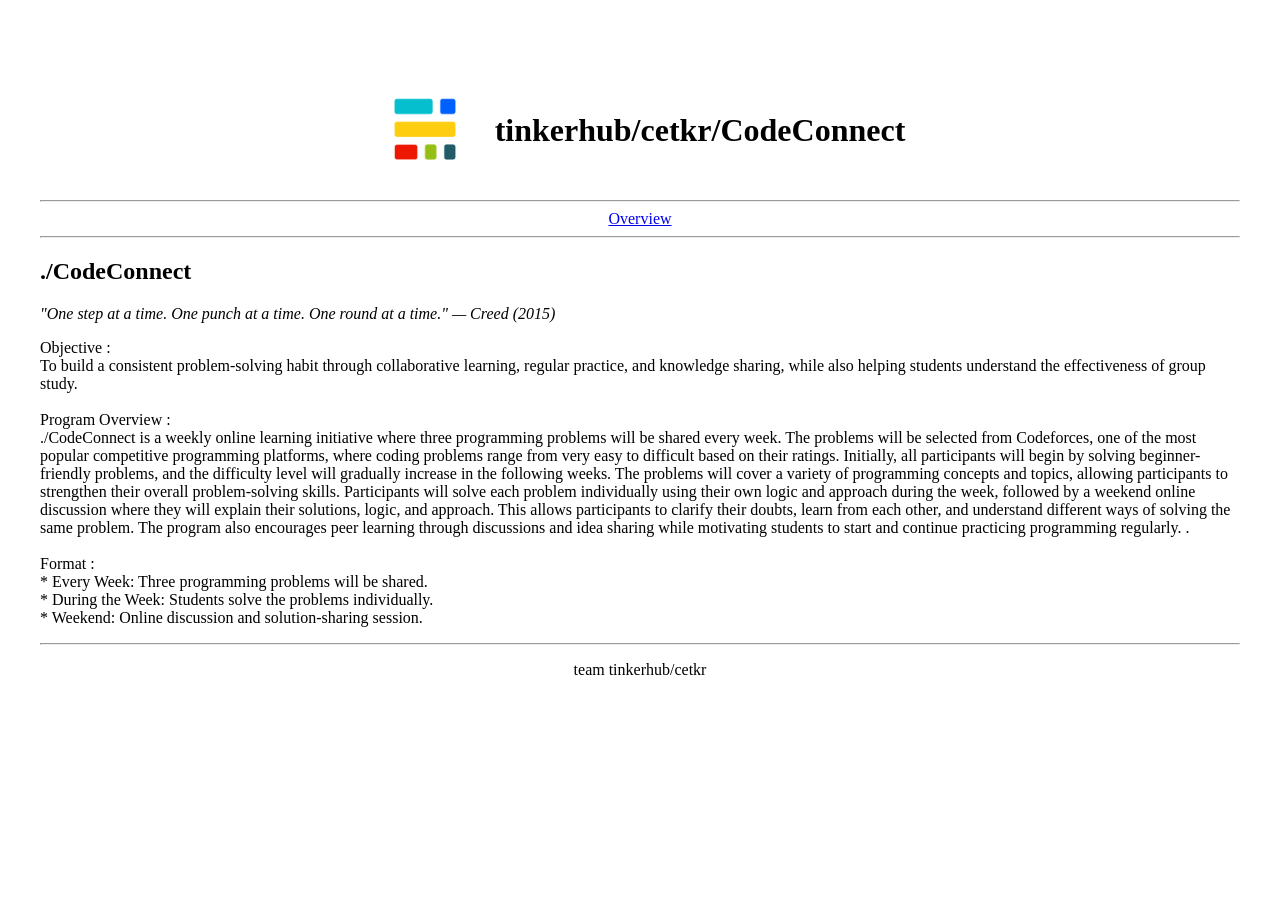
==== codeconnect.html @ 88035bdd "Add files via upload" ====
<!DOCTYPE html>
<html lang="en">
<head>
    <meta charset="UTF-8">
    <title>tinkerhub/cetkr/CodeConnect</title>
    <link rel="stylesheet" href="style.css">
    <link rel="icon" href="img/logo.ico" type="image/x-icon">
</head>
<body>
    <div class="main_logo_title">

        <img src="img/logo.png" alt="" id="logo">
        <h1>tinkerhub/cetkr/CodeConnect</h1>
    </div>


    <hr>
    <center>
        <a href="index.html">Overview</a>
    </center>
    <hr>

    <div>
        <h2>./CodeConnect</h2>
        <p style="font-style: italic;">"One step at a time. One punch at a time. One round at a time."
— Creed (2015) </p>
        <p>
                Objective : <br>

                To build a consistent problem-solving habit through collaborative learning, regular practice, and knowledge sharing, while also helping students understand the effectiveness of group study.<br><br>

                Program Overview :<br>

                ./CodeConnect  is a weekly online learning initiative where three programming problems will be shared every week. The problems will be selected from Codeforces, one of the most popular competitive programming platforms, where coding problems range from very easy to difficult based on their ratings.
Initially, all participants will begin by solving beginner-friendly problems, and the difficulty level will gradually increase in the following weeks. The problems will cover a variety of programming concepts and topics, allowing participants to strengthen their overall problem-solving skills.
Participants will solve each problem individually using their own logic and approach during the week, followed by a weekend online discussion where they will explain their solutions, logic, and approach. This allows participants to clarify their doubts, learn from each other, and understand different ways of solving the same problem.
The program also encourages peer learning through discussions and idea sharing while motivating students to start and continue practicing programming regularly.
.<br><br>


                Format :<br>

* Every Week: Three programming problems will be shared.<br>
* During the Week: Students solve the problems individually.<br>
* Weekend: Online discussion and solution-sharing session.<br>

        </p>
    </div>


    <hr>
    <center>
        <p>team tinkerhub/cetkr</p>
    </center>
</body>
</html>
---- style.css ----
body{
    margin: 20px;
    padding: 20px;
}
#logo{
    width: 100px;
    height: 100px;
}
.main_logo_title{
    display: flex;
    align-items: center;       
    justify-content: center;  
    gap: 20px;                 
    margin-top: 40px;          
    margin-bottom: 20px;       
}
.recent_updates{
    width: autousing namespace std;;
    max-height: 200px;

    overflow: auto; 
}
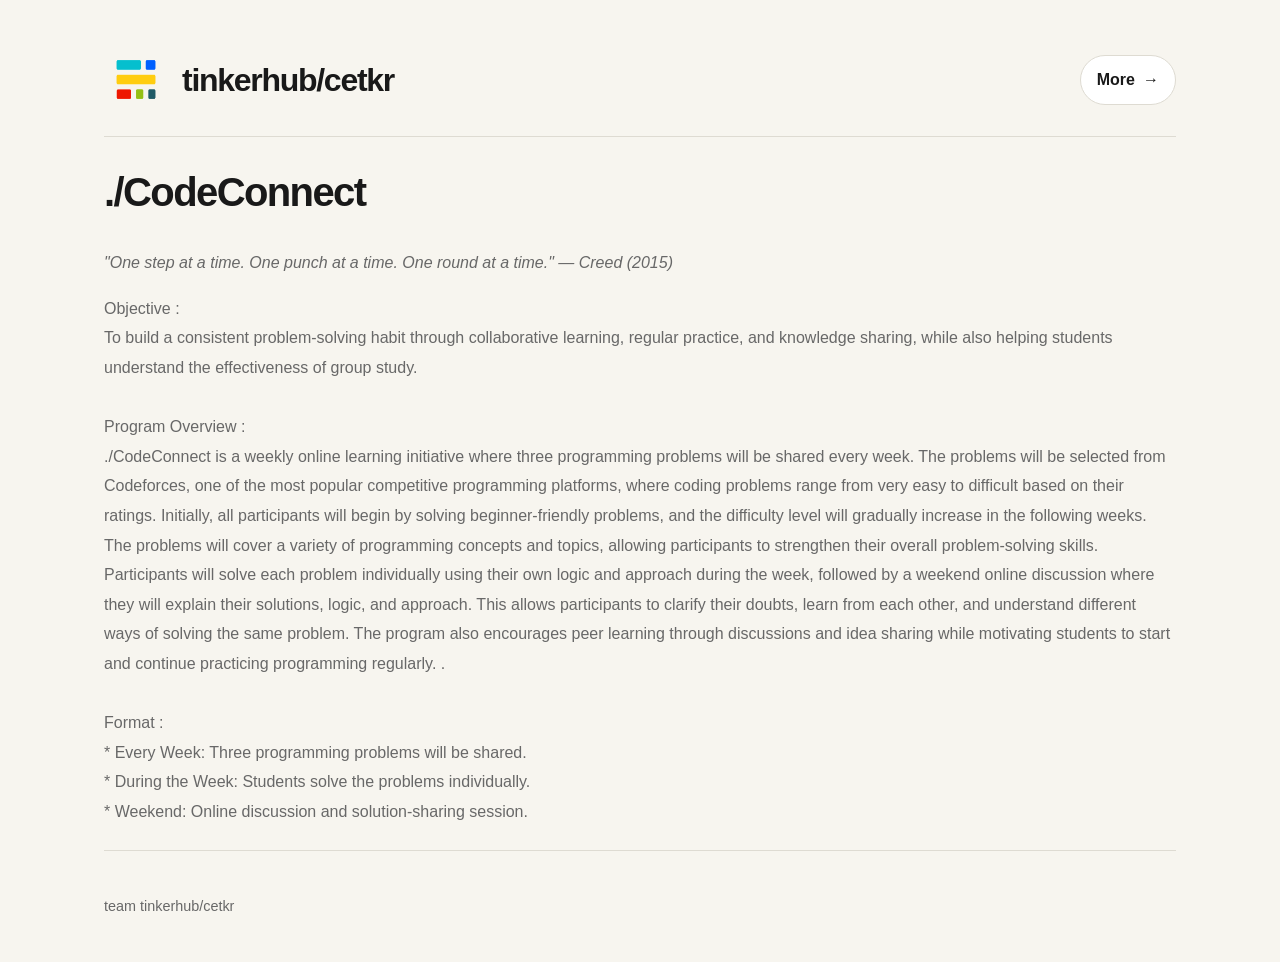
==== commit 9238c0e1: "feat: refresh website theme and navigation" ====
--- a/codeconnect.html
+++ b/codeconnect.html
@@ -7,17 +7,29 @@
     <link rel="icon" href="img/logo.ico" type="image/x-icon">
 </head>
 <body>
-    <div class="main_logo_title">
+    
+    <header class="site-header">
+        <a href="index.html" class="brand">
+            <img src="img/logo.png" alt="TinkerHub logo" id="logo">
+            <span class="site-title">tinkerhub/cetkr</span>
+        </a>
 
-        <img src="img/logo.png" alt="" id="logo">
-        <h1>tinkerhub/cetkr/CodeConnect</h1>
-    </div>
+        <div class="more-menu">
+            <button class="more-button" type="button">
+                More <span class="more-arrow">→</span>
+            </button>
+
+            <nav class="more-links">
+                <a href="index.html">Home</a>
+                <a href="projects.html">Projects</a>
+                <a href="finance.html">Finances</a>
+                <a href="codeconnect.html">CodeConnect</a>
+                <a href="events.html">Events</a>
+            </nav>
+        </div>
+    </header>
 
 
-    <hr>
-    <center>
-        <a href="index.html">Overview</a>
-    </center>
     <hr>
 
     <div>
--- a/style.css
+++ b/style.css
@@ -1,22 +1,462 @@
-body{
-    margin: 20px;
+
+/* ==========================================
+   TinkerHub CETKR — Global Stylesheet
+   ========================================== */
+
+:root {
+    --bg: #f7f5ef;
+    --surface: #ffffff;
+    --text: #191919;
+    --muted: #686868;
+    --accent: #c7f36b;
+    --border: #dedbd2;
+    --accent-dark: #506d20;
+
+    --radius: 12px;
+    --content-width: 1120px;
+}
+
+/* ---------- Reset ---------- */
+
+* {
+    box-sizing: border-box;
+}
+
+html {
+    scroll-behavior: smooth;
+}
+
+body {
+    max-width: var(--content-width);
+    margin: 0 auto;
+    padding: 24px;
+    background: var(--bg);
+    color: var(--text);
+    font-family: Inter, "Segoe UI", Arial, sans-serif;
+    font-size: 16px;
+    line-height: 1.7;
+}
+
+/* ---------- Typography ---------- */
+
+h1,
+h2,
+h3,
+h4 {
+    color: var(--text);
+    line-height: 1.15;
+    letter-spacing: -0.04em;
+}
+
+h1 {
+    font-size: clamp(2rem, 5vw, 3.5rem);
+    font-weight: 800;
+}
+
+h2 {
+    margin-top: 32px;
+    font-size: clamp(1.7rem, 4vw, 2.5rem);
+    font-weight: 750;
+}
+
+h3 {
+    font-size: 1.4rem;
+}
+
+p {
+    color: var(--muted);
+    line-height: 1.85;
+}
+
+li {
+    margin-bottom: 8px;
+}
+
+/* ---------- Header ---------- */
+
+.site-header {
+    display: flex;
+    align-items: center;
+    justify-content: space-between;
+    gap: 20px;
+    position: relative;
+    z-index: 10;
+    margin: 24px 0;
+}
+
+.brand {
+    display: flex;
+    align-items: center;
+    gap: 14px;
+    min-width: 0;
+    color: var(--text);
+    text-decoration: none;
+}
+
+#logo {
+    width: 64px;
+    height: 64px;
+    object-fit: contain;
+    flex-shrink: 0;
+}
+
+.site-title {
+    font-size: clamp(1.3rem, 3vw, 2rem);
+    font-weight: 800;
+    line-height: 1.2;
+    letter-spacing: -0.04em;
+    overflow-wrap: anywhere;
+}
+
+/* Compatibility with old headers */
+
+.main_logo_title {
+    display: flex;
+    align-items: center;
+    justify-content: center;
+    gap: 18px;
+    margin: 24px 0 32px;
+}
+
+.main_logo_title h1 {
+    margin: 0;
+}
+
+.main_logo_title #logo {
+    width: 64px;
+    height: 64px;
+}
+
+/* ---------- More Menu ---------- */
+
+.more-menu {
+    position: relative;
+    display: flex;
+    align-items: center;
+    flex-shrink: 0;
+}
+
+.more-button {
+    display: flex;
+    align-items: center;
+    gap: 8px;
+    padding: 10px 16px;
+    border: 1px solid var(--border);
+    border-radius: 999px;
+    background: var(--surface);
+    color: var(--text);
+    font: inherit;
+    font-weight: 650;
+    white-space: nowrap;
+    cursor: pointer;
+    transition:
+        background-color 180ms ease,
+        border-color 180ms ease;
+}
+
+.more-button:hover {
+    background: var(--accent);
+    border-color: var(--accent);
+}
+
+.more-arrow {
+    display: inline-block;
+    transition: transform 220ms ease;
+}
+
+/* Menu is hidden initially */
+
+.more-links {
+    position: absolute;
+    top: 50%;
+    right: calc(100% + 10px);
+
+    display: flex;
+    align-items: center;
+    gap: 6px;
+    width: max-content;
+    max-width: min(75vw, 700px);
+    padding: 6px;
+
+    border: 1px solid var(--border);
+    border-radius: 999px;
+    background: var(--surface);
+    box-shadow: 0 8px 24px rgb(0 0 0 / 8%);
+
+    opacity: 0;
+    visibility: hidden;
+    pointer-events: none;
+    transform: translate(16px, -50%);
+
+    transition:
+        opacity 180ms ease,
+        transform 220ms ease,
+        visibility 180ms ease;
+}
+
+.more-links a {
+    padding: 8px 12px;
+    border-radius: 999px;
+    color: var(--text);
+    text-decoration: none;
+    white-space: nowrap;
+    font-size: 0.9rem;
+    font-weight: 600;
+    transition:
+        background-color 180ms ease,
+        color 180ms ease;
+}
+
+.more-links a:hover {
+    background: var(--accent);
+    color: var(--text);
+}
+
+/* Reveal menu */
+
+.more-menu:hover .more-links,
+.more-menu:focus-within .more-links {
+    opacity: 1;
+    visibility: visible;
+    pointer-events: auto;
+    transform: translate(0, -50%);
+}
+
+.more-menu:hover .more-arrow,
+.more-menu:focus-within .more-arrow {
+    transform: rotate(180deg);
+}
+
+/* ---------- Legacy Navigation ---------- */
+
+/* Supports pages that still use <center> */
+
+body > hr + center {
+    display: flex;
+    flex-wrap: wrap;
+    justify-content: flex-start;
+    align-items: center;
+    gap: 8px;
+    text-align: left;
+    padding: 12px 0;
+}
+
+/* Supports the new <nav> structure */
+
+nav:not(.more-links) center {
+    display: flex;
+    flex-wrap: wrap;
+    justify-content: flex-start;
+    align-items: center;
+    gap: 8px;
+    text-align: left;
+    padding: 12px 0;
+}
+
+body > hr + center a,
+nav:not(.more-links) a {
+    display: inline-block;
+    padding: 8px 15px;
+    border-radius: 999px;
+    color: var(--text);
+    text-decoration: none;
+    font-size: 0.95rem;
+    font-weight: 600;
+    transition:
+        background-color 180ms ease,
+        color 180ms ease;
+}
+
+body > hr + center a:hover,
+nav:not(.more-links) a:hover {
+    background: var(--accent);
+    color: var(--text);
+}
+
+/* ---------- General Links ---------- */
+
+a {
+    color: var(--text);
+    text-underline-offset: 4px;
+}
+
+a:hover {
+    color: var(--accent-dark);
+}
+
+a:focus-visible,
+button:focus-visible {
+    outline: 3px solid var(--accent-dark);
+    outline-offset: 4px;
+}
+
+/* ---------- Dividers ---------- */
+
+hr {
+    height: 1px;
+    border: 0;
+    background: var(--border);
+    margin: 24px 0;
+}
+
+/* ---------- Content ---------- */
+
+main {
+    min-height: 45vh;
+}
+
+main > p {
+    max-width: 720px;
+}
+
+section {
+    margin: 32px 0;
+}
+
+/* ---------- Recent Updates ---------- */
+
+.recent_updates {
+    max-height: 240px;
+    overflow: auto;
     padding: 20px;
-}
-#logo{
-    width: 100px;
-    height: 100px;
-}
-.main_logo_title{
-    display: flex;
-    align-items: center;       
-    justify-content: center;  
-    gap: 20px;                 
-    margin-top: 40px;          
-    margin-bottom: 20px;       
-}
-.recent_updates{
-    width: autousing namespace std;;
-    max-height: 200px;
-
-    overflow: auto; 
-}+    background: var(--surface);
+    border: 1px solid var(--border);
+    border-radius: var(--radius);
+}
+
+.recent_updates h2 {
+    margin-top: 0;
+}
+
+/* ---------- Footer ---------- */
+
+footer {
+    margin-top: 48px;
+    padding: 24px 0;
+    border-top: 1px solid var(--border);
+}
+
+footer p,
+body > center p {
+    margin: 6px 0;
+    font-size: 0.9rem;
+}
+
+/* ---------- Events Calendar (future use) ---------- */
+
+.calendar-year,
+.calendar-month,
+.event-card {
+    background: var(--surface);
+    border: 1px solid var(--border);
+    border-radius: var(--radius);
+    padding: 20px;
+}
+
+.calendar-month {
+    cursor: pointer;
+    transition:
+        transform 180ms ease,
+        border-color 180ms ease;
+}
+
+.calendar-month:hover {
+    transform: translateY(-3px);
+    border-color: var(--text);
+}
+
+.event-card {
+    overflow: hidden;
+}
+
+.event-card img {
+    display: block;
+    width: 100%;
+    height: auto;
+    object-fit: cover;
+    border-radius: 8px;
+}
+
+/* ---------- Mobile ---------- */
+
+@media (max-width: 600px) {
+    body {
+        padding: 16px;
+    }
+
+    .site-header {
+        gap: 10px;
+        margin: 16px 0 24px;
+    }
+
+    .brand {
+        gap: 8px;
+    }
+
+    #logo,
+    .main_logo_title #logo {
+        width: 44px;
+        height: 44px;
+    }
+
+    .site-title {
+        font-size: clamp(1.1rem, 5vw, 1.5rem);
+    }
+
+    .main_logo_title {
+        gap: 12px;
+        margin: 16px 0 24px;
+    }
+
+    .main_logo_title h1 {
+        font-size: clamp(1.5rem, 6vw, 2rem);
+    }
+
+    body > hr + center,
+    nav:not(.more-links) center {
+        gap: 4px;
+    }
+
+    body > hr + center a,
+    nav:not(.more-links) a {
+        padding: 7px 10px;
+        font-size: 0.88rem;
+    }
+
+    /* Dropdown on smaller screens */
+
+    .more-links {
+        top: calc(100% + 10px);
+        right: 0;
+        flex-direction: column;
+        align-items: stretch;
+        width: max-content;
+        max-width: 80vw;
+        border-radius: 14px;
+        transform: translateY(-8px);
+    }
+
+    .more-menu:hover .more-links,
+    .more-menu:focus-within .more-links {
+        transform: translateY(0);
+    }
+
+    .more-links a {
+        padding: 10px 14px;
+    }
+}
+
+/* ---------- Reduced Motion ---------- */
+
+@media (prefers-reduced-motion: reduce) {
+    html {
+        scroll-behavior: auto;
+    }
+
+    *,
+    *::before,
+    *::after {
+        transition-duration: 0.01ms !important;
+        animation-duration: 0.01ms !important;
+    }
+}
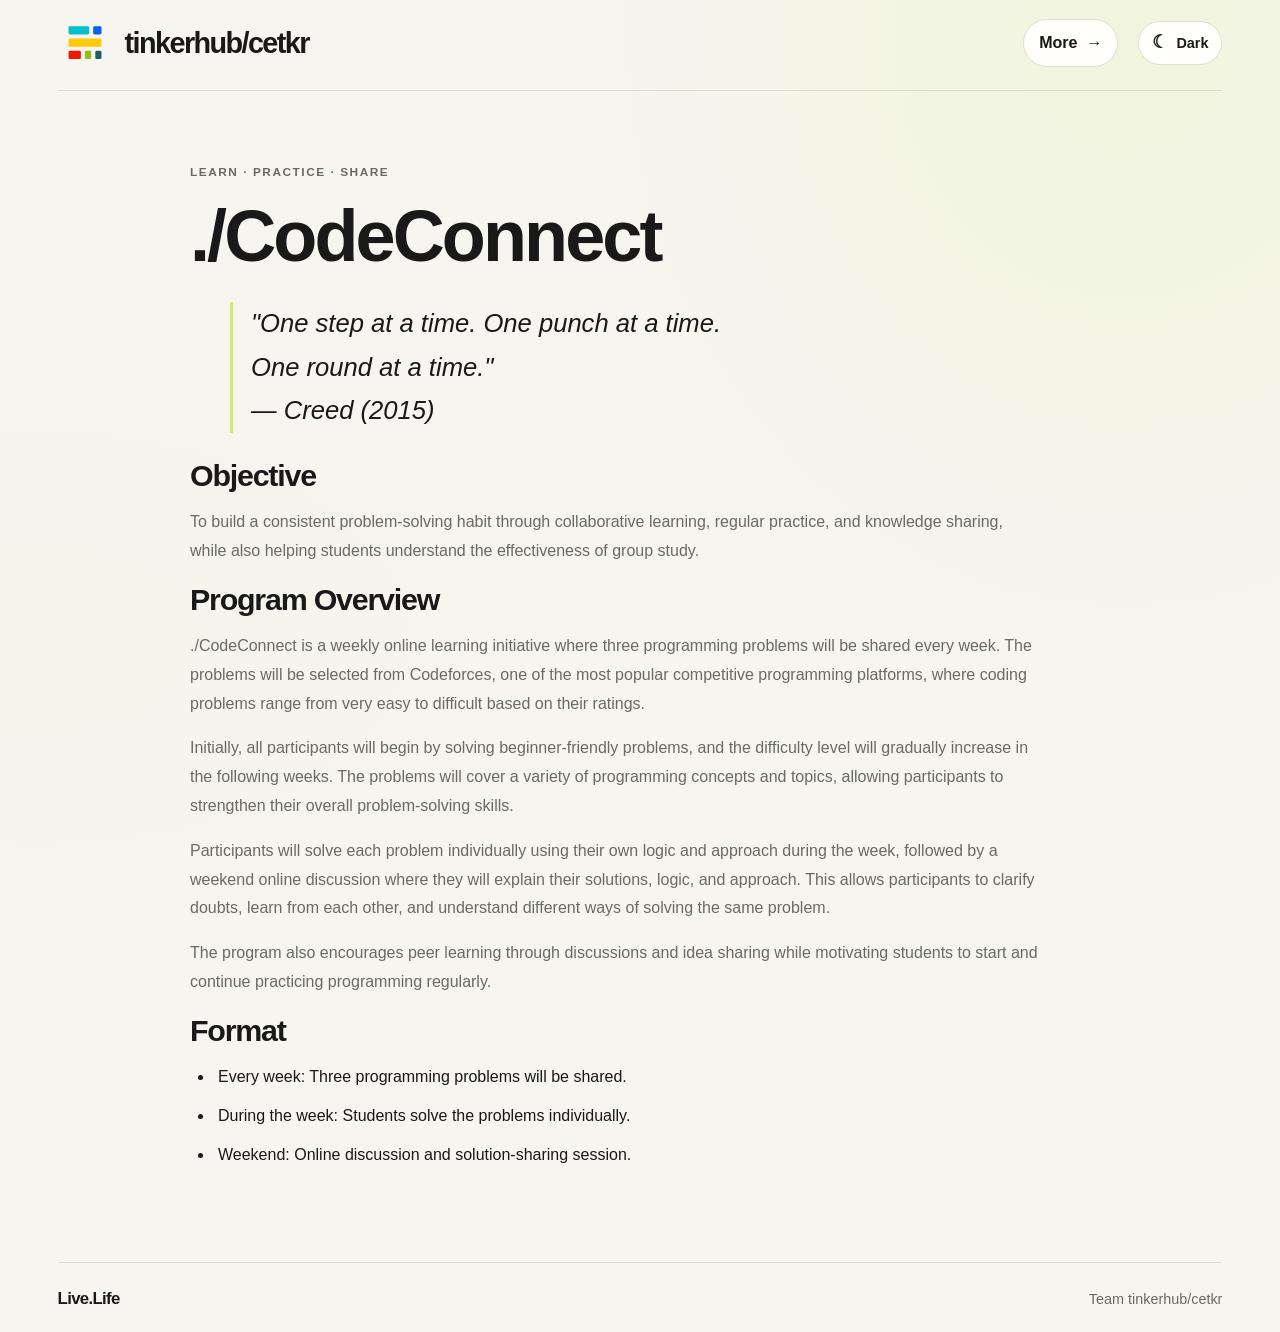
==== commit b32f6cf9: "ui update" ====
--- a/codeconnect.html
+++ b/codeconnect.html
@@ -2,24 +2,24 @@
 <html lang="en">
 <head>
     <meta charset="UTF-8">
-    <title>tinkerhub/cetkr/CodeConnect</title>
+    <meta name="viewport" content="width=device-width, initial-scale=1.0">
+    <meta name="theme-color" content="#f7f5ef">
+    <meta name="color-scheme" content="light dark">
+    <title>CodeConnect | TinkerHub CETKR</title>
     <link rel="stylesheet" href="style.css">
-    <link rel="icon" href="img/logo.ico" type="image/x-icon">
+    <link rel="icon" href="img/logo.svg" type="image/x-icon">
 </head>
 <body>
-    
     <header class="site-header">
         <a href="index.html" class="brand">
-            <img src="img/logo.png" alt="TinkerHub logo" id="logo">
+            <img src="img/logo.svg" alt="TinkerHub CETKR logo" id="logo">
             <span class="site-title">tinkerhub/cetkr</span>
         </a>
-
         <div class="more-menu">
-            <button class="more-button" type="button">
-                More <span class="more-arrow">→</span>
+            <button class="more-button" type="button" aria-label="Open site navigation">
+                More <span class="more-arrow" aria-hidden="true">→</span>
             </button>
-
-            <nav class="more-links">
+            <nav class="more-links" aria-label="Main navigation">
                 <a href="index.html">Home</a>
                 <a href="projects.html">Projects</a>
                 <a href="finance.html">Finances</a>
@@ -27,43 +27,35 @@
                 <a href="events.html">Events</a>
             </nav>
         </div>
+        <button class="theme-toggle" type="button" aria-label="Switch to dark mode" title="Switch theme">
+            <span class="theme-toggle-icon" aria-hidden="true">☾</span>
+            <span class="theme-toggle-label">Dark</span>
+        </button>
     </header>
-
-
-    <hr>
-
-    <div>
-        <h2>./CodeConnect</h2>
-        <p style="font-style: italic;">"One step at a time. One punch at a time. One round at a time."
-— Creed (2015) </p>
-        <p>
-                Objective : <br>
-
-                To build a consistent problem-solving habit through collaborative learning, regular practice, and knowledge sharing, while also helping students understand the effectiveness of group study.<br><br>
-
-                Program Overview :<br>
-
-                ./CodeConnect  is a weekly online learning initiative where three programming problems will be shared every week. The problems will be selected from Codeforces, one of the most popular competitive programming platforms, where coding problems range from very easy to difficult based on their ratings.
-Initially, all participants will begin by solving beginner-friendly problems, and the difficulty level will gradually increase in the following weeks. The problems will cover a variety of programming concepts and topics, allowing participants to strengthen their overall problem-solving skills.
-Participants will solve each problem individually using their own logic and approach during the week, followed by a weekend online discussion where they will explain their solutions, logic, and approach. This allows participants to clarify their doubts, learn from each other, and understand different ways of solving the same problem.
-The program also encourages peer learning through discussions and idea sharing while motivating students to start and continue practicing programming regularly.
-.<br><br>
-
-
-                Format :<br>
-
-* Every Week: Three programming problems will be shared.<br>
-* During the Week: Students solve the problems individually.<br>
-* Weekend: Online discussion and solution-sharing session.<br>
-
-        </p>
-    </div>
-
-
-    <hr>
-    <center>
-        <p>team tinkerhub/cetkr</p>
-    </center>
+    <main class="page-body">
+        <section class="page-intro reveal codeconnect-content">
+            <p class="eyebrow">LEARN · PRACTICE · SHARE</p>
+            <h1>./CodeConnect</h1>
+            <blockquote class="project-quote">"One step at a time. One punch at a time.<br>One round at a time."<br>— Creed (2015)</blockquote>
+            <h2>Objective</h2>
+            <p>To build a consistent problem-solving habit through collaborative learning, regular practice, and knowledge sharing, while also helping students understand the effectiveness of group study.</p>
+            <h2>Program Overview</h2>
+            <p>./CodeConnect is a weekly online learning initiative where three programming problems will be shared every week. The problems will be selected from Codeforces, one of the most popular competitive programming platforms, where coding problems range from very easy to difficult based on their ratings.</p>
+            <p>Initially, all participants will begin by solving beginner-friendly problems, and the difficulty level will gradually increase in the following weeks. The problems will cover a variety of programming concepts and topics, allowing participants to strengthen their overall problem-solving skills.</p>
+            <p>Participants will solve each problem individually using their own logic and approach during the week, followed by a weekend online discussion where they will explain their solutions, logic, and approach. This allows participants to clarify doubts, learn from each other, and understand different ways of solving the same problem.</p>
+            <p>The program also encourages peer learning through discussions and idea sharing while motivating students to start and continue practicing programming regularly.</p>
+            <h2>Format</h2>
+            <ul class="program-format">
+                <li>Every week: Three programming problems will be shared.</li>
+                <li>During the week: Students solve the problems individually.</li>
+                <li>Weekend: Online discussion and solution-sharing session.</li>
+            </ul>
+        </section>
+    </main>
+    <footer class="site-footer">
+        <span class="footer-motto">Live.Life</span>
+        <span>Team tinkerhub/cetkr</span>
+    </footer>
+    <script src="script.js"></script>
 </body>
 </html>
-
--- a/style.css
+++ b/style.css
@@ -1,363 +1,617 @@
-
-/* ==========================================
-   TinkerHub CETKR — Global Stylesheet
-   ========================================== */
+/* TinkerHub CETKR — cohesive responsive design */
 
 :root {
+    color-scheme: light;
     --bg: #f7f5ef;
-    --surface: #ffffff;
+    --surface: #fffefa;
+    --surface-soft: #f0efe7;
     --text: #191919;
-    --muted: #686868;
+    --muted: #686b63;
     --accent: #c7f36b;
-    --border: #dedbd2;
     --accent-dark: #506d20;
-
-    --radius: 12px;
-    --content-width: 1120px;
-}
-
-/* ---------- Reset ---------- */
-
-* {
+    --border: #dedfd3;
+    --shadow: 0 16px 40px rgb(25 25 25 / 7%);
+    --radius: 16px;
+    --content-width: 1440px;
+    --page-gutter: clamp(16px, 4.5vw, 64px);
+}
+
+*,
+*::before,
+*::after {
     box-sizing: border-box;
 }
 
 html {
+    min-height: 100%;
     scroll-behavior: smooth;
+    scroll-padding-top: 24px;
 }
 
 body {
-    max-width: var(--content-width);
+    width: 100%;
+    min-height: 100vh;
+    min-height: 100dvh;
+    max-width: none;
     margin: 0 auto;
-    padding: 24px;
-    background: var(--bg);
+    padding: 0 var(--page-gutter);
+    display: flex;
+    flex-direction: column;
+    background:
+        radial-gradient(ellipse at 85% 0%, rgb(199 243 107 / 12%), transparent 34rem),
+        var(--bg);
     color: var(--text);
     font-family: Inter, "Segoe UI", Arial, sans-serif;
     font-size: 16px;
     line-height: 1.7;
-}
-
-/* ---------- Typography ---------- */
-
+    -webkit-font-smoothing: antialiased;
+    text-rendering: optimizeLegibility;
+}
+
+body > * {
+    min-width: 0;
+}
+
+img {
+    display: block;
+    max-width: 100%;
+}
+
+p,
+li,
 h1,
 h2,
 h3,
 h4 {
-    color: var(--text);
-    line-height: 1.15;
+    overflow-wrap: break-word;
+}
+
+h1,
+h2,
+h3,
+h4 {
+    color: var(--text);
+    line-height: 1.12;
     letter-spacing: -0.04em;
 }
 
 h1 {
-    font-size: clamp(2rem, 5vw, 3.5rem);
+    font-size: clamp(2.3rem, 6vw, 5rem);
     font-weight: 800;
 }
 
 h2 {
-    margin-top: 32px;
-    font-size: clamp(1.7rem, 4vw, 2.5rem);
-    font-weight: 750;
+    margin-top: 28px;
+    margin-bottom: 16px;
+    font-size: clamp(1.7rem, 4vw, 2.6rem);
+    font-weight: 760;
 }
 
 h3 {
-    font-size: 1.4rem;
+    font-size: clamp(1.2rem, 2.4vw, 1.5rem);
 }
 
 p {
     color: var(--muted);
-    line-height: 1.85;
+    line-height: 1.8;
 }
 
 li {
     margin-bottom: 8px;
 }
 
-/* ---------- Header ---------- */
+a {
+    color: inherit;
+    text-underline-offset: 4px;
+}
+
+a:hover {
+    color: var(--accent-dark);
+}
+
+a:focus-visible,
+button:focus-visible {
+    outline: 3px solid var(--accent-dark);
+    outline-offset: 4px;
+}
+
+button {
+    font: inherit;
+    -webkit-tap-highlight-color: transparent;
+}
+
+hr {
+    width: 100%;
+    height: 1px;
+    flex-shrink: 0;
+    margin: 20px 0;
+    border: 0;
+    background: var(--border);
+}
+
+/* Shared header */
 
 .site-header {
+    position: relative;
+    z-index: 20;
     display: flex;
     align-items: center;
     justify-content: space-between;
     gap: 20px;
-    position: relative;
-    z-index: 10;
-    margin: 24px 0;
+    width: 100%;
+    min-height: 88px;
+    margin: 0;
+    padding: 16px 0 20px;
+    border-bottom: 1px solid var(--border);
 }
 
 .brand {
     display: flex;
     align-items: center;
-    gap: 14px;
+    gap: 13px;
+    flex: 1 1 auto;
     min-width: 0;
     color: var(--text);
     text-decoration: none;
 }
 
+.brand:hover {
+    color: var(--text);
+}
+
 #logo {
-    width: 64px;
-    height: 64px;
+    width: 54px;
+    height: 54px;
+    flex: 0 0 auto;
     object-fit: contain;
-    flex-shrink: 0;
 }
 
 .site-title {
-    font-size: clamp(1.3rem, 3vw, 2rem);
+    font-size: clamp(1.1rem, 2.6vw, 1.8rem);
     font-weight: 800;
     line-height: 1.2;
-    letter-spacing: -0.04em;
+    letter-spacing: -0.055em;
     overflow-wrap: anywhere;
 }
 
-/* Compatibility with old headers */
-
-.main_logo_title {
-    display: flex;
-    align-items: center;
-    justify-content: center;
-    gap: 18px;
-    margin: 24px 0 32px;
-}
-
-.main_logo_title h1 {
-    margin: 0;
-}
-
-.main_logo_title #logo {
-    width: 64px;
-    height: 64px;
-}
-
-/* ---------- More Menu ---------- */
+/* More menu: hover on desktop, tap/click on touch devices */
 
 .more-menu {
     position: relative;
     display: flex;
     align-items: center;
-    flex-shrink: 0;
+    flex: 0 0 auto;
 }
 
 .more-button {
-    display: flex;
+    display: inline-flex;
     align-items: center;
-    gap: 8px;
-    padding: 10px 16px;
+    gap: 9px;
+    min-height: 44px;
+    padding: 9px 15px;
     border: 1px solid var(--border);
     border-radius: 999px;
     background: var(--surface);
     color: var(--text);
-    font: inherit;
-    font-weight: 650;
+    font-weight: 700;
     white-space: nowrap;
     cursor: pointer;
-    transition:
-        background-color 180ms ease,
-        border-color 180ms ease;
-}
-
-.more-button:hover {
+    transition: background-color 220ms ease, border-color 220ms ease, transform 220ms ease;
+}
+
+.more-button:hover,
+.more-menu.is-open .more-button {
     background: var(--accent);
     border-color: var(--accent);
 }
 
+.more-button:active {
+    transform: scale(.98);
+}
+
 .more-arrow {
     display: inline-block;
-    transition: transform 220ms ease;
-}
-
-/* Menu is hidden initially */
+    transition: transform 280ms cubic-bezier(.2, .8, .2, 1);
+}
+
+.more-menu:hover .more-arrow,
+.more-menu:focus-within .more-arrow,
+.more-menu.is-open .more-arrow {
+    transform: rotate(90deg);
+}
 
 .more-links {
     position: absolute;
     top: 50%;
-    right: calc(100% + 10px);
-
+    right: calc(100% + 12px);
     display: flex;
     align-items: center;
-    gap: 6px;
+    gap: 4px;
     width: max-content;
-    max-width: min(75vw, 700px);
+    max-width: min(78vw, 760px);
     padding: 6px;
-
     border: 1px solid var(--border);
     border-radius: 999px;
     background: var(--surface);
-    box-shadow: 0 8px 24px rgb(0 0 0 / 8%);
-
+    box-shadow: var(--shadow);
     opacity: 0;
     visibility: hidden;
     pointer-events: none;
-    transform: translate(16px, -50%);
-
-    transition:
-        opacity 180ms ease,
-        transform 220ms ease,
-        visibility 180ms ease;
+    transform: translate(12px, -50%);
+    transition: opacity 240ms ease, transform 300ms cubic-bezier(.2, .8, .2, 1), visibility 240ms;
 }
 
 .more-links a {
+    display: block;
     padding: 8px 12px;
     border-radius: 999px;
     color: var(--text);
+    font-size: .9rem;
+    font-weight: 650;
     text-decoration: none;
     white-space: nowrap;
-    font-size: 0.9rem;
-    font-weight: 600;
-    transition:
-        background-color 180ms ease,
-        color 180ms ease;
-}
-
-.more-links a:hover {
+    transition: background-color 180ms ease, color 180ms ease;
+}
+
+.more-links a:hover,
+.more-links a:focus-visible {
     background: var(--accent);
     color: var(--text);
 }
 
-/* Reveal menu */
-
 .more-menu:hover .more-links,
-.more-menu:focus-within .more-links {
+.more-menu:focus-within .more-links,
+.more-menu.is-open .more-links {
     opacity: 1;
     visibility: visible;
     pointer-events: auto;
     transform: translate(0, -50%);
 }
 
-.more-menu:hover .more-arrow,
-.more-menu:focus-within .more-arrow {
-    transform: rotate(180deg);
-}
-
-/* ---------- Legacy Navigation ---------- */
-
-/* Supports pages that still use <center> */
-
-body > hr + center {
+/* Page structure and shared short-page footer */
+
+main {
+    flex: 1 0 auto;
+    width: 100%;
+    min-width: 0;
+}
+
+main > p {
+    max-width: 760px;
+}
+
+section {
+    margin: 28px 0;
+}
+
+.site-footer,
+body > center:last-child {
     display: flex;
+    align-items: center;
+    justify-content: space-between;
     flex-wrap: wrap;
-    justify-content: flex-start;
-    align-items: center;
-    gap: 8px;
+    gap: 10px 20px;
+    width: 100%;
+    margin-top: auto;
+    padding: 22px 0 18px;
+    border-top: 1px solid var(--border);
+    color: var(--muted);
+    font-size: .9rem;
+}
+
+.site-footer {
+    flex-shrink: 0;
+}
+
+.site-footer span,
+body > center:last-child p {
+    margin: 0;
+}
+
+.footer-motto {
+    color: var(--text);
+    font-size: 1.05rem;
+    font-weight: 700;
+    letter-spacing: -.04em;
+}
+
+body > center:last-child {
     text-align: left;
-    padding: 12px 0;
-}
-
-/* Supports the new <nav> structure */
-
-nav:not(.more-links) center {
-    display: flex;
-    flex-wrap: wrap;
-    justify-content: flex-start;
-    align-items: center;
-    gap: 8px;
-    text-align: left;
-    padding: 12px 0;
-}
-
-body > hr + center a,
-nav:not(.more-links) a {
-    display: inline-block;
-    padding: 8px 15px;
-    border-radius: 999px;
-    color: var(--text);
-    text-decoration: none;
-    font-size: 0.95rem;
-    font-weight: 600;
-    transition:
-        background-color 180ms ease,
-        color 180ms ease;
-}
-
-body > hr + center a:hover,
-nav:not(.more-links) a:hover {
-    background: var(--accent);
-    color: var(--text);
-}
-
-/* ---------- General Links ---------- */
-
-a {
-    color: var(--text);
-    text-underline-offset: 4px;
-}
-
-a:hover {
-    color: var(--accent-dark);
-}
-
-a:focus-visible,
-button:focus-visible {
-    outline: 3px solid var(--accent-dark);
-    outline-offset: 4px;
-}
-
-/* ---------- Dividers ---------- */
-
-hr {
-    height: 1px;
-    border: 0;
-    background: var(--border);
-    margin: 24px 0;
-}
-
-/* ---------- Content ---------- */
-
-main {
-    min-height: 45vh;
-}
-
-main > p {
-    max-width: 720px;
-}
-
-section {
-    margin: 32px 0;
-}
-
-/* ---------- Recent Updates ---------- */
-
-.recent_updates {
-    max-height: 240px;
-    overflow: auto;
-    padding: 20px;
-    background: var(--surface);
+}
+
+body > center:last-child p {
+    color: var(--muted);
+    font-size: .9rem;
+}
+
+/* Legacy heading/content pages: projects, finances, events */
+
+body > hr + div,
+body > hr + main,
+body > hr + main + hr + center {
+    min-width: 0;
+}
+
+body > hr + div {
+    width: 100%;
+}
+
+body > hr + div h2 {
+    margin-top: 28px;
+}
+
+body > hr + div p {
+    max-width: 850px;
+}
+
+body > div:not(.more-menu) {
+    width: 100%;
+}
+
+/* Finances entries are simple blocks in the current HTML */
+body > div:not(.more-menu) h3 {
+    margin: 20px 0 4px;
+}
+
+body > div:not(.more-menu) p {
+    margin-top: 4px;
+}
+
+/* Events page */
+
+#calendar {
+    padding: clamp(20px, 4vw, 36px);
     border: 1px solid var(--border);
     border-radius: var(--radius);
-}
-
-.recent_updates h2 {
+    background: rgb(255 254 250 / 78%);
+}
+
+#calendar h3 {
     margin-top: 0;
 }
 
-/* ---------- Footer ---------- */
-
-footer {
-    margin-top: 48px;
-    padding: 24px 0;
+/* Homepage hero */
+
+.home-hero {
+    width: 100%;
+    padding: clamp(64px, 10vw, 140px) 0;
+}
+
+.eyebrow {
+    margin: 0 0 14px;
+    color: var(--muted);
+    font-size: .74rem;
+    font-weight: 800;
+    letter-spacing: .13em;
+    line-height: 1.6;
+    text-transform: uppercase;
+}
+
+.home-hero h1 {
+    max-width: 1200px;
+    margin: 0;
+    font-size: clamp(3rem, 8.5vw, 7.5rem);
+    font-weight: 850;
+    letter-spacing: -.075em;
+    line-height: .98;
+}
+
+.home-hero h1 span {
+    color: var(--accent-dark);
+}
+
+.hero-description {
+    max-width: 650px;
+    margin: 28px 0;
+    font-size: clamp(1.05rem, 2vw, 1.25rem);
+}
+
+.hero-link {
+    display: inline-flex;
+    align-items: center;
+    gap: 12px;
+    padding: 12px 18px;
+    border: 1px solid var(--text);
+    border-radius: 999px;
+    color: var(--text);
+    font-weight: 700;
+    text-decoration: none;
+    transition: background-color 220ms ease, color 220ms ease, transform 220ms ease;
+}
+
+.hero-link:hover {
+    background: var(--text);
+    color: var(--bg);
+    transform: translateY(-2px);
+}
+
+/* Homepage sections */
+
+.home-section {
+    width: 100%;
+    padding: clamp(28px, 5vw, 52px) 0;
+    scroll-margin-top: 24px;
+}
+
+.section-heading {
+    display: flex;
+    align-items: flex-end;
+    justify-content: space-between;
+    gap: 20px;
+    margin-bottom: 26px;
+}
+
+.section-heading h2,
+.home-section > h2 {
+    margin: 0;
+}
+
+.section-index {
+    padding-bottom: 5px;
+    color: var(--muted);
+    font-size: .75rem;
+    font-weight: 700;
+    letter-spacing: .08em;
+    white-space: nowrap;
+}
+
+.updates-list,
+.team-list {
     border-top: 1px solid var(--border);
 }
 
-footer p,
-body > center p {
-    margin: 6px 0;
-    font-size: 0.9rem;
-}
-
-/* ---------- Events Calendar (future use) ---------- */
+.update-item {
+    display: grid;
+    grid-template-columns: 48px minmax(0, 1fr) 28px;
+    align-items: center;
+    gap: 18px;
+    padding: 24px 8px;
+    border-bottom: 1px solid var(--border);
+    color: var(--text);
+    text-decoration: none;
+    transition: background-color 200ms ease, padding 200ms ease;
+}
+
+.update-item:hover {
+    padding-right: 16px;
+    padding-left: 16px;
+    background: rgb(255 255 255 / 62%);
+    color: var(--text);
+}
+
+.update-number {
+    align-self: start;
+    padding-top: 4px;
+    color: var(--muted);
+    font-size: .85rem;
+}
+
+.update-content h3 {
+    margin: 0 0 6px;
+    font-size: 1.3rem;
+}
+
+.update-content p {
+    max-width: 600px;
+    margin: 0;
+}
+
+.update-arrow {
+    font-size: 1.4rem;
+    text-align: right;
+    transition: transform 200ms ease;
+}
+
+.update-item:hover .update-arrow {
+    transform: translate(3px, -3px);
+}
+
+.vision-quote {
+    max-width: 850px;
+    margin: 28px 0;
+    padding-left: 22px;
+    border-left: 4px solid var(--accent);
+    font-size: clamp(1.35rem, 3vw, 2.1rem);
+    font-weight: 650;
+    font-style: italic;
+    letter-spacing: -.04em;
+    line-height: 1.4;
+}
+
+.vision-quote cite {
+    display: block;
+    margin-top: 14px;
+    color: var(--muted);
+    font-size: .9rem;
+    font-style: italic;
+    font-weight: 500;
+    letter-spacing: 0;
+}
+
+.vision-copy {
+    max-width: 850px;
+}
+
+.vision-copy p {
+    margin: 18px 0;
+}
+
+.team-list {
+    margin: 0;
+    padding: 0;
+    list-style: none;
+}
+
+.team-list li {
+    display: flex;
+    align-items: center;
+    justify-content: space-between;
+    gap: 20px;
+    margin: 0;
+    padding: 19px 4px;
+    border-bottom: 1px solid var(--border);
+}
+
+.team-name {
+    font-weight: 750;
+}
+
+.team-role {
+    color: var(--muted);
+    text-align: right;
+}
+
+/* CodeConnect page */
+
+.page-content {
+    flex: 1 0 auto;
+    width: 100%;
+    padding: clamp(18px, 3vw, 32px) 0;
+}
+
+.codeconnect-content {
+    max-width: 900px;
+    margin: 0 auto;
+}
+
+.codeconnect-content h1 {
+    margin: 0 0 24px;
+    font-size: clamp(2.2rem, 6vw, 4.5rem);
+}
+
+.codeconnect-content h2 {
+    margin-top: 36px;
+    margin-bottom: 14px;
+    font-size: clamp(1.4rem, 3vw, 1.9rem);
+}
+
+.codeconnect-content p {
+    max-width: 800px;
+}
+
+.program-format {
+    padding-left: 24px;
+}
+
+.program-format li {
+    margin-bottom: 12px;
+    padding-left: 4px;
+}
+
+/* Existing event image/card styles, ready for future content */
 
 .calendar-year,
 .calendar-month,
 .event-card {
-    background: var(--surface);
+    padding: 20px;
     border: 1px solid var(--border);
     border-radius: var(--radius);
-    padding: 20px;
+    background: var(--surface);
 }
 
 .calendar-month {
     cursor: pointer;
-    transition:
-        transform 180ms ease,
-        border-color 180ms ease;
+    transition: transform 200ms ease, border-color 200ms ease;
 }
 
 .calendar-month:hover {
@@ -370,83 +624,181 @@
 }
 
 .event-card img {
-    display: block;
     width: 100%;
     height: auto;
+    border-radius: 10px;
     object-fit: cover;
-    border-radius: 8px;
-}
-
-/* ---------- Mobile ---------- */
-
-@media (max-width: 600px) {
-    body {
-        padding: 16px;
+    transition: transform 350ms ease;
+}
+
+.event-card:hover img {
+    transform: scale(1.025);
+}
+
+/* Scroll reveal */
+
+.reveal {
+    opacity: 0;
+    transform: translateY(16px);
+    transition: opacity 600ms ease, transform 600ms cubic-bezier(.22, 1, .36, 1);
+}
+
+.reveal.is-visible {
+    opacity: 1;
+    transform: translateY(0);
+}
+
+/* Responsive layout */
+
+@media (max-width: 760px) {
+    :root {
+        --page-gutter: 20px;
     }
 
     .site-header {
-        gap: 10px;
-        margin: 16px 0 24px;
-    }
-
-    .brand {
-        gap: 8px;
-    }
-
-    #logo,
-    .main_logo_title #logo {
+        min-height: 72px;
+        gap: 12px;
+        padding: 12px 0 16px;
+    }
+
+    #logo {
         width: 44px;
         height: 44px;
     }
 
+    .brand {
+        gap: 9px;
+    }
+
     .site-title {
-        font-size: clamp(1.1rem, 5vw, 1.5rem);
-    }
-
-    .main_logo_title {
-        gap: 12px;
-        margin: 16px 0 24px;
-    }
-
-    .main_logo_title h1 {
-        font-size: clamp(1.5rem, 6vw, 2rem);
-    }
-
-    body > hr + center,
-    nav:not(.more-links) center {
-        gap: 4px;
-    }
-
-    body > hr + center a,
-    nav:not(.more-links) a {
-        padding: 7px 10px;
-        font-size: 0.88rem;
-    }
-
-    /* Dropdown on smaller screens */
+        font-size: clamp(.95rem, 3.8vw, 1.35rem);
+    }
+
+    .more-button {
+        min-height: 42px;
+        padding: 8px 12px;
+        font-size: .9rem;
+    }
+
+    .more-menu {
+        position: static;
+    }
 
     .more-links {
-        top: calc(100% + 10px);
-        right: 0;
+        top: calc(100% + 8px);
+        right: var(--page-gutter);
+        left: auto;
         flex-direction: column;
         align-items: stretch;
-        width: max-content;
-        max-width: 80vw;
-        border-radius: 14px;
+        gap: 2px;
+        width: min(260px, calc(100vw - 32px));
+        max-width: calc(100vw - 32px);
+        max-height: min(65vh, 420px);
+        overflow-y: auto;
+        padding: 8px;
+        border-radius: 16px;
         transform: translateY(-8px);
     }
 
+    .more-links a {
+        padding: 11px 12px;
+    }
+
     .more-menu:hover .more-links,
-    .more-menu:focus-within .more-links {
+    .more-menu:focus-within .more-links,
+    .more-menu.is-open .more-links {
         transform: translateY(0);
     }
 
-    .more-links a {
-        padding: 10px 14px;
-    }
-}
-
-/* ---------- Reduced Motion ---------- */
+    .home-hero {
+        padding: 68px 0;
+    }
+
+    .home-hero h1 {
+        font-size: clamp(2.7rem, 10vw, 4.7rem);
+        line-height: 1;
+    }
+
+    .home-section {
+        padding: 32px 0;
+    }
+
+    .section-heading {
+        align-items: flex-start;
+        flex-direction: column;
+        gap: 8px;
+    }
+
+    .update-item {
+        grid-template-columns: 28px minmax(0, 1fr) 20px;
+        gap: 10px;
+        padding: 20px 4px;
+    }
+
+    .update-content h3 {
+        font-size: 1.12rem;
+    }
+
+    .vision-quote {
+        padding-left: 16px;
+    }
+
+    .team-list li {
+        align-items: flex-start;
+        flex-direction: column;
+        gap: 4px;
+    }
+
+    .team-role {
+        text-align: left;
+    }
+
+    .site-footer,
+    body > center:last-child {
+        align-items: flex-start;
+        flex-direction: column;
+    }
+
+    .page-content {
+        padding: 16px 0;
+    }
+
+    .codeconnect-content h2 {
+        margin-top: 28px;
+    }
+}
+
+@media (max-width: 380px) {
+    :root {
+        --page-gutter: 14px;
+    }
+
+    .site-header {
+        gap: 8px;
+    }
+
+    .site-title {
+        font-size: .92rem;
+        letter-spacing: -.04em;
+    }
+
+    #logo {
+        width: 38px;
+        height: 38px;
+    }
+
+    .more-button {
+        gap: 5px;
+        padding: 7px 9px;
+        font-size: .82rem;
+    }
+
+    .home-hero h1 {
+        font-size: clamp(2.25rem, 10vw, 3rem);
+    }
+}
+
+/* Respect the visitor's motion preferences */
 
 @media (prefers-reduced-motion: reduce) {
     html {
@@ -456,7 +808,247 @@
     *,
     *::before,
     *::after {
-        transition-duration: 0.01ms !important;
-        animation-duration: 0.01ms !important;
-    }
-}
+        animation-duration: .01ms !important;
+        animation-iteration-count: 1 !important;
+        transition-duration: .01ms !important;
+        scroll-behavior: auto !important;
+    }
+
+    .reveal {
+        opacity: 1;
+        transform: none;
+    }
+
+    .event-card:hover img,
+    .calendar-month:hover,
+    .hero-link:hover {
+        transform: none;
+    }
+}
+
+
+/* Shared interior-page components */
+.page-intro {
+    padding: clamp(28px, 6vw, 72px) 0 22px;
+}
+.page-intro h1,
+.page-intro h2 {
+    margin-top: 0;
+}
+.page-intro h1 {
+    margin-bottom: 12px;
+}
+.page-intro p {
+    max-width: 850px;
+}
+.page-body {
+    width: 100%;
+    flex: 1 0 auto;
+    padding-bottom: clamp(24px, 5vw, 56px);
+}
+.finance-entry {
+    padding: 18px 0;
+    border-bottom: 1px solid var(--border);
+}
+.finance-entry:first-child {
+    border-top: 1px solid var(--border);
+}
+.finance-entry h2,
+.finance-entry h3 {
+    margin: 0 0 6px;
+    font-size: clamp(1.2rem, 2.5vw, 1.6rem);
+}
+.finance-entry p {
+    margin: 0;
+    max-width: 900px;
+}
+.project-quote {
+    max-width: 850px;
+    padding-left: 18px;
+    border-left: 3px solid var(--accent);
+    font-size: clamp(1.15rem, 2.5vw, 1.6rem);
+    font-style: italic;
+}
+.page-intro + hr {
+    margin-top: 0;
+}
+.page-body > h2:first-child {
+    margin-top: 0;
+}
+@media (max-width: 600px) {
+    .page-intro {
+        padding-top: 32px;
+    }
+    .finance-entry {
+        padding: 16px 0;
+    }
+}
+
+
+/* Adaptive Fresh Lime theme — follows the visitor's OS light/dark preference. */
+:root {
+    color-scheme: light dark;
+    --bg: #f7f5ef;
+    --surface: #fffefa;
+    --surface-soft: #f0efe7;
+    --text: #191919;
+    --muted: #686b63;
+    --accent: #c7f36b;
+    --accent-dark: #506d20;
+    --border: #dedfd3;
+    --shadow: 0 18px 48px rgb(25 25 25 / 9%);
+    --motion-spring: cubic-bezier(.2, .85, .25, 1);
+}
+
+@media (prefers-color-scheme: dark) {
+    :root {
+        --bg: #11130e;
+        --surface: #1b1e17;
+        --surface-soft: #24281e;
+        --text: #f1f3e9;
+        --muted: #b5baa9;
+        --accent: #c7f36b;
+        --accent-dark: #d7ff91;
+        --border: #363b2e;
+        --shadow: 0 20px 55px rgb(0 0 0 / 30%);
+    }
+}
+
+html { scroll-behavior: smooth; }
+body {
+    transition: background-color 420ms ease, color 420ms ease;
+    background-image:
+        radial-gradient(ellipse at 88% 2%, color-mix(in srgb, var(--accent) 14%, transparent), transparent 34rem),
+        radial-gradient(ellipse at 3% 48%, color-mix(in srgb, var(--accent) 5%, transparent), transparent 30rem);
+}
+
+/* Expressive motion: confident entrances, staggered cards, and tactile hover states. */
+.site-header {
+    animation: header-arrive 760ms var(--motion-spring) both;
+}
+.brand { transition: transform 360ms var(--motion-spring), color 250ms ease; }
+.brand:hover { transform: translateY(-2px); }
+#logo { transition: transform 500ms var(--motion-spring), filter 350ms ease; }
+.brand:hover #logo { transform: rotate(-5deg) scale(1.06); filter: drop-shadow(0 5px 10px color-mix(in srgb, var(--accent) 35%, transparent)); }
+.more-button { transition: background-color 260ms ease, border-color 260ms ease, transform 300ms var(--motion-spring), box-shadow 300ms ease; }
+.more-button:hover { transform: translateY(-2px); box-shadow: 0 8px 20px color-mix(in srgb, var(--accent) 20%, transparent); }
+.more-links { transition: opacity 300ms ease, transform 460ms var(--motion-spring), visibility 300ms, background-color 350ms ease; }
+.more-links a { transition: background-color 220ms ease, color 220ms ease, transform 300ms var(--motion-spring); }
+.more-links a:hover { transform: translateX(3px); }
+.home-hero h1 { animation: title-arrive 950ms var(--motion-spring) 90ms both; }
+.home-hero .eyebrow, .home-hero .hero-description, .home-hero .hero-link { animation: rise-in 800ms var(--motion-spring) both; }
+.home-hero .hero-description { animation-delay: 160ms; }
+.home-hero .hero-link { animation-delay: 250ms; }
+.update-item, .finance-entry, .team-list li, .event-card, .calendar-month {
+    transition: background-color 300ms ease, border-color 300ms ease, transform 420ms var(--motion-spring), box-shadow 420ms ease;
+}
+.update-item:hover, .finance-entry:hover { transform: translateX(6px); }
+.update-arrow { transition: transform 360ms var(--motion-spring), color 250ms ease; }
+.update-item:hover .update-arrow { transform: translate(4px, -4px); }
+.hero-link { transition: gap 300ms var(--motion-spring), color 250ms ease; }
+.hero-link:hover { gap: 14px; }
+.reveal {
+    opacity: 0;
+    transform: translateY(28px) scale(.985);
+    filter: blur(3px);
+    transition: opacity 850ms var(--motion-spring), transform 850ms var(--motion-spring), filter 850ms ease;
+    will-change: opacity, transform;
+}
+.reveal.is-visible { opacity: 1; transform: translateY(0) scale(1); filter: blur(0); }
+.reveal.is-visible > * { animation: child-arrive 650ms var(--motion-spring) both; }
+.reveal.is-visible > *:nth-child(2) { animation-delay: 80ms; }
+.reveal.is-visible > *:nth-child(3) { animation-delay: 150ms; }
+.reveal.is-visible > *:nth-child(4) { animation-delay: 220ms; }
+.site-footer { transition: border-color 400ms ease, color 400ms ease; }
+
+@keyframes header-arrive {
+    from { opacity: 0; transform: translateY(-14px); }
+    to { opacity: 1; transform: translateY(0); }
+}
+@keyframes title-arrive {
+    from { opacity: 0; transform: translateY(24px); letter-spacing: -.065em; }
+    to { opacity: 1; transform: translateY(0); letter-spacing: -.04em; }
+}
+@keyframes rise-in {
+    from { opacity: 0; transform: translateY(12px); }
+    to { opacity: 1; transform: translateY(0); }
+}
+@keyframes child-arrive {
+    from { opacity: .35; transform: translateY(8px); }
+    to { opacity: 1; transform: translateY(0); }
+}
+
+@media (prefers-reduced-motion: reduce) {
+    *, *::before, *::after {
+        animation-duration: .01ms !important;
+        animation-delay: 0ms !important;
+        transition-duration: .01ms !important;
+        scroll-behavior: auto !important;
+        filter: none !important;
+        transform: none !important;
+    }
+    .reveal { opacity: 1; filter: none; will-change: auto; }
+}
+
+
+/* Manual light/dark control: overrides adaptive system preference when selected. */
+:root[data-theme="light"] {
+    color-scheme: light;
+    --bg: #f7f5ef;
+    --surface: #fffefa;
+    --surface-soft: #f0efe7;
+    --text: #191919;
+    --muted: #686b63;
+    --accent: #c7f36b;
+    --accent-dark: #506d20;
+    --border: #dedfd3;
+    --shadow: 0 18px 48px rgb(25 25 25 / 9%);
+}
+:root[data-theme="dark"] {
+    color-scheme: dark;
+    --bg: #11130e;
+    --surface: #1b1e17;
+    --surface-soft: #24281e;
+    --text: #f1f3e9;
+    --muted: #b5baa9;
+    --accent: #c7f36b;
+    --accent-dark: #d7ff91;
+    --border: #363b2e;
+    --shadow: 0 20px 55px rgb(0 0 0 / 30%);
+}
+.theme-toggle {
+    display: inline-flex;
+    align-items: center;
+    justify-content: center;
+    gap: 8px;
+    flex: 0 0 auto;
+    min-height: 44px;
+    padding: 9px 13px;
+    border: 1px solid var(--border);
+    border-radius: 999px;
+    background: var(--surface);
+    color: var(--text);
+    font: inherit;
+    font-size: .9rem;
+    font-weight: 700;
+    cursor: pointer;
+    transition: background-color 260ms ease, border-color 260ms ease, color 260ms ease, transform 300ms var(--motion-spring), box-shadow 300ms ease;
+}
+.theme-toggle:hover {
+    transform: translateY(-2px);
+    background: var(--accent);
+    border-color: var(--accent);
+    color: #191919;
+    box-shadow: 0 8px 20px color-mix(in srgb, var(--accent) 20%, transparent);
+}
+.theme-toggle:active { transform: scale(.97); }
+.theme-toggle:focus-visible { outline: 3px solid var(--accent); outline-offset: 3px; }
+.theme-toggle-icon { font-size: 1.1rem; line-height: 1; }
+@media (max-width: 760px) {
+    .site-header { gap: 8px; }
+    .theme-toggle { min-height: 42px; padding: 8px 10px; gap: 5px; font-size: .82rem; }
+}
+@media (max-width: 420px) {
+    .theme-toggle { width: 42px; padding: 0; }
+    .theme-toggle-label { display: none; }
+}
